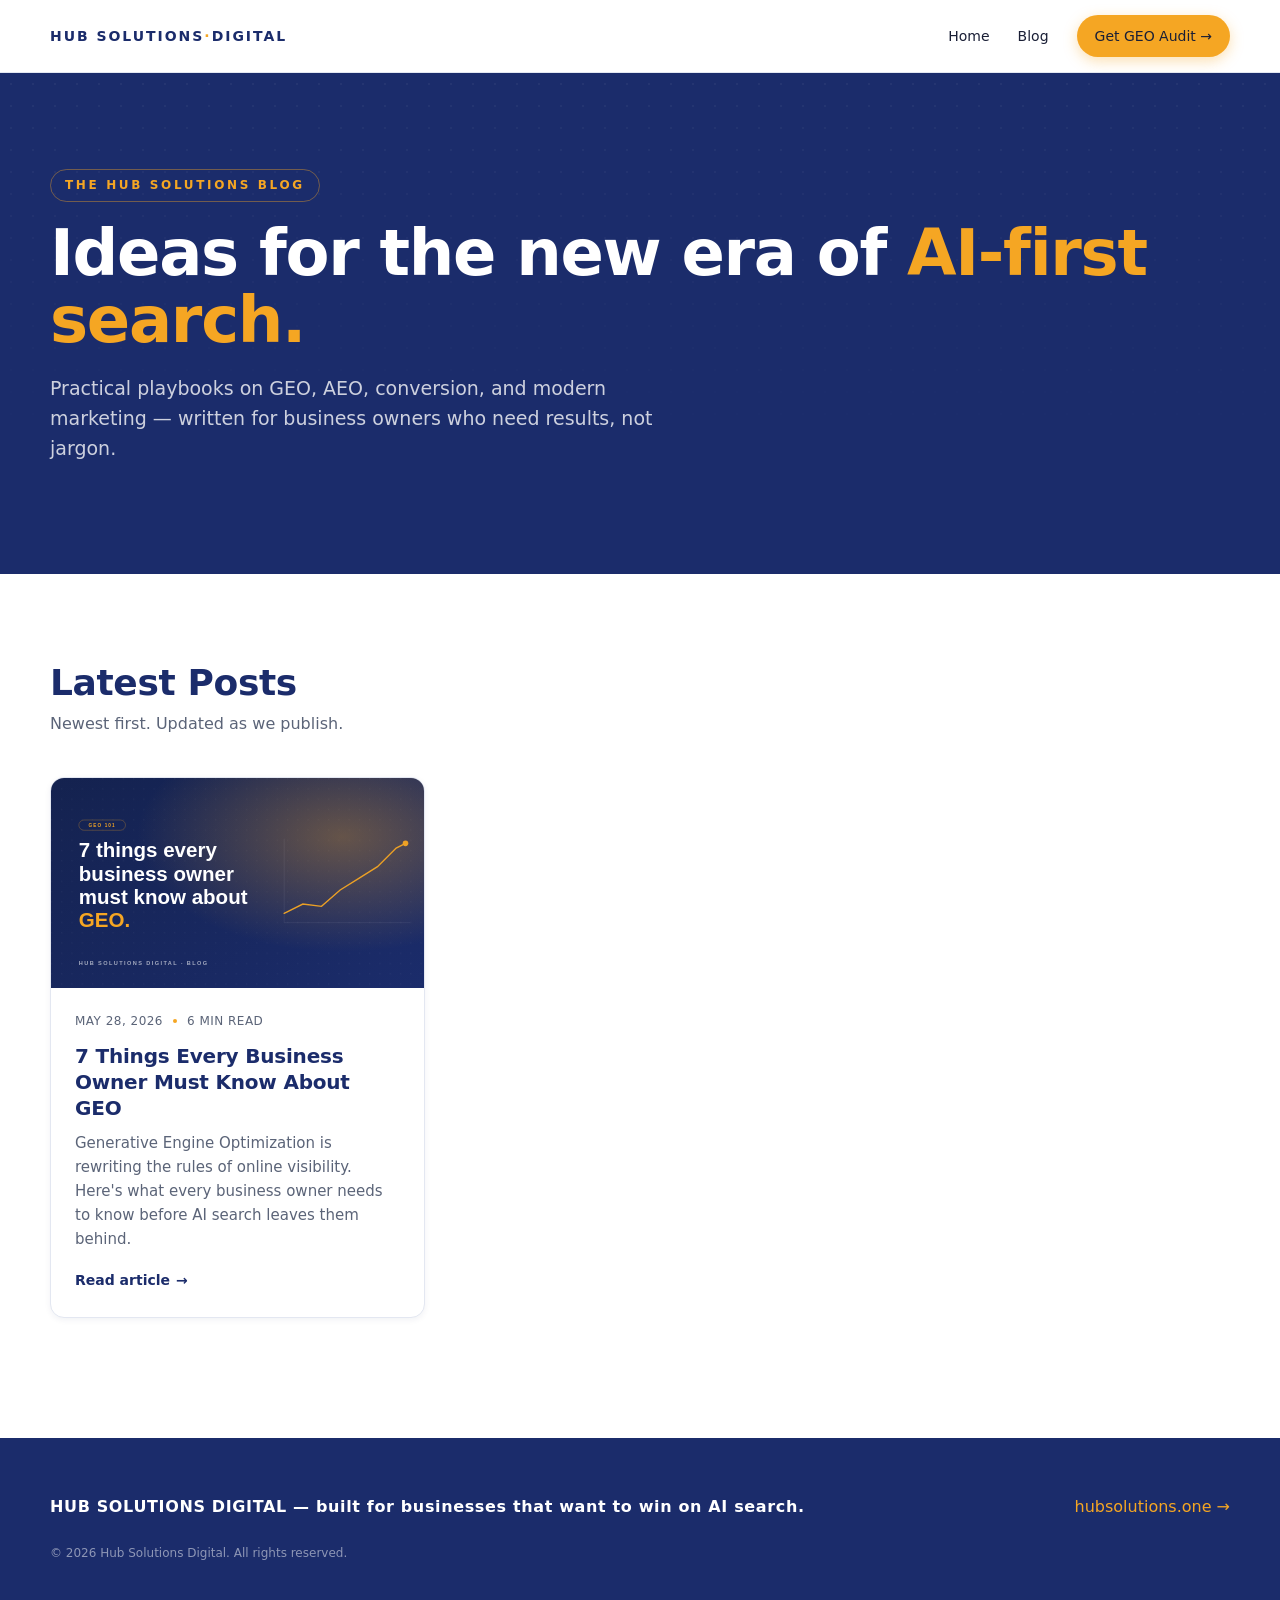
==== index.html @ 7248fe57 "Initial commit: Hub Solutions Digital blog Static HTML/CSS blog with: - Homepage rendering post card" ====
<!DOCTYPE html>
<html lang="en">
<head>
  <meta charset="UTF-8" />
  <meta name="viewport" content="width=device-width, initial-scale=1.0" />
  <title>Hub Solutions Digital — Blog</title>
  <meta name="description" content="Practical insights on GEO, AEO, AI search, and modern digital marketing — from the team at Hub Solutions Digital." />
  <link rel="canonical" href="https://blog.hubsolutions.one/" />

  <!-- Open Graph -->
  <meta property="og:type" content="website" />
  <meta property="og:title" content="Hub Solutions Digital — Blog" />
  <meta property="og:description" content="Practical insights on GEO, AEO, AI search, and modern digital marketing." />
  <meta property="og:url" content="https://blog.hubsolutions.one/" />
  <meta property="og:image" content="https://blog.hubsolutions.one/images/geo-thumb.svg" />
  <meta name="twitter:card" content="summary_large_image" />

  <link rel="preconnect" href="https://api.fontshare.com" crossorigin />
  <link rel="stylesheet" href="https://api.fontshare.com/v2/css?f[]=general-sans@400,500,600,700&display=swap" />
  <link rel="stylesheet" href="styles.css" />
</head>
<body>

  <!-- Header -->
  <header class="site-header">
    <div class="container row">
      <a href="/" class="wordmark">HUB SOLUTIONS<span>·</span>DIGITAL</a>
      <nav class="nav">
        <a href="https://hubsolutions.one">Home</a>
        <a href="/">Blog</a>
        <a class="btn-amber" href="https://geo.hubsolutions.one">Get GEO Audit →</a>
      </nav>
    </div>
  </header>

  <!-- Hero -->
  <section class="home-hero">
    <div class="container">
      <span class="eyebrow fade-up">The Hub Solutions Blog</span>
      <h1 class="fade-up d1">Ideas for the new era of <span class="hl">AI-first search.</span></h1>
      <p class="fade-up d2">Practical playbooks on GEO, AEO, conversion, and modern marketing — written for business owners who need results, not jargon.</p>
    </div>
  </section>

  <!-- Posts -->
  <section class="posts-section">
    <div class="container">
      <div class="posts-head fade-up">
        <div>
          <h2>Latest Posts</h2>
          <p>Newest first. Updated as we publish.</p>
        </div>
      </div>
      <div id="post-grid" class="post-grid">
        <div class="post-empty">Loading posts…</div>
      </div>
    </div>
  </section>

  <!-- Footer -->
  <footer class="site-footer">
    <div class="container row">
      <div class="brand-line">HUB SOLUTIONS DIGITAL — built for businesses that want to win on AI search.</div>
      <div><a href="https://hubsolutions.one">hubsolutions.one →</a></div>
    </div>
    <div class="container">
      <small>© <span id="year"></span> Hub Solutions Digital. All rights reserved.</small>
    </div>
  </footer>

  <script>
    document.getElementById('year').textContent = new Date().getFullYear();

    // ---------- Render post cards from posts.json ----------
    function formatDate(iso) {
      const d = new Date(iso + 'T00:00:00');
      return d.toLocaleDateString('en-US', { year: 'numeric', month: 'short', day: 'numeric' });
    }

    fetch('posts.json', { cache: 'no-store' })
      .then(r => r.json())
      .then(posts => {
        const grid = document.getElementById('post-grid');
        if (!posts.length) {
          grid.innerHTML = '<div class="post-empty">No posts yet — check back soon.</div>';
          return;
        }
        // newest first
        posts.sort((a, b) => (a.date < b.date ? 1 : -1));
        grid.innerHTML = posts.map(p => `
          <a class="post-card fade-up" href="${p.link}">
            <div class="thumb">
              ${p.thumbnail.endsWith('.svg')
                ? `<object data="${p.thumbnail}" type="image/svg+xml" style="pointer-events:none;width:100%;height:100%"></object>`
                : `<img src="${p.thumbnail}" alt="${p.title}" loading="lazy"/>`
              }
            </div>
            <div class="body">
              <div class="meta">
                <span>${formatDate(p.date)}</span>
                <span class="dot"></span>
                <span>${p.readingTime || ''}</span>
              </div>
              <h3>${p.title}</h3>
              <p>${p.excerpt}</p>
              <span class="read-more">Read article</span>
            </div>
          </a>
        `).join('');
        observeFadeUps();
      })
      .catch(err => {
        document.getElementById('post-grid').innerHTML =
          '<div class="post-empty">Could not load posts. Serve via a local server (or deploy to Vercel) so the browser can fetch posts.json.</div>';
        console.error(err);
      });

    // ---------- Scroll-in animation ----------
    function observeFadeUps() {
      const els = document.querySelectorAll('.fade-up');
      const io = new IntersectionObserver((entries) => {
        entries.forEach(e => {
          if (e.isIntersecting) { e.target.classList.add('in-view'); io.unobserve(e.target); }
        });
      }, { threshold: 0.12 });
      els.forEach(el => io.observe(el));
    }
    observeFadeUps();
  </script>
</body>
</html>
---- styles.css ----
/* ============================================================
   HUB SOLUTIONS DIGITAL — Blog styles
   Navy #1B2C6B / Amber #F5A623 / White / Light grey #F4F6FB
   ============================================================ */

:root {
  --navy: #1B2C6B;
  --navy-deep: #14224F;
  --navy-soft: #2A3E85;
  --amber: #F5A623;
  --amber-soft: #FFC462;
  --white: #FFFFFF;
  --grey: #F4F6FB;
  --grey-border: #E3E7F1;
  --text: #1A1F36;
  --text-muted: #5B6478;
  --radius: 14px;
  --radius-sm: 8px;
  --maxw: 1180px;
  --readw: 760px;
  --shadow-sm: 0 2px 6px rgba(20, 34, 79, 0.06);
  --shadow-md: 0 12px 32px rgba(20, 34, 79, 0.08);
  --shadow-lg: 0 24px 60px rgba(20, 34, 79, 0.14);
  --t: cubic-bezier(.2,.7,.2,1);
}

* { box-sizing: border-box; }
html { scroll-behavior: smooth; -webkit-text-size-adjust: 100%; }
body {
  margin: 0;
  font-family: 'General Sans', system-ui, -apple-system, Segoe UI, Roboto, sans-serif;
  font-weight: 400;
  color: var(--text);
  background: var(--white);
  line-height: 1.6;
  -webkit-font-smoothing: antialiased;
}
img, svg { display: block; max-width: 100%; }
a { color: inherit; text-decoration: none; }
.container { width: min(100% - 40px, var(--maxw)); margin-inline: auto; }
.read { width: min(100% - 40px, var(--readw)); margin-inline: auto; }

/* ---------- Header ---------- */
.site-header {
  position: sticky; top: 0; z-index: 50;
  background: rgba(255,255,255,0.92);
  backdrop-filter: saturate(180%) blur(12px);
  border-bottom: 1px solid var(--grey-border);
}
.site-header .row {
  display: flex; align-items: center; justify-content: space-between;
  height: 72px;
}
.wordmark {
  font-weight: 700; letter-spacing: 0.14em; font-size: 14px;
  color: var(--navy);
}
.wordmark span { color: var(--amber); }
.nav { display: flex; align-items: center; gap: 28px; }
.nav a {
  font-size: 14px; font-weight: 500; color: var(--text);
  transition: color .2s var(--t);
}
.nav a:hover { color: var(--navy); }
.btn-amber {
  background: var(--amber); color: var(--navy);
  padding: 10px 18px; border-radius: 999px;
  font-weight: 600; font-size: 14px;
  transition: transform .2s var(--t), box-shadow .2s var(--t), background .2s var(--t);
  box-shadow: 0 4px 14px rgba(245, 166, 35, 0.35);
}
.btn-amber:hover { background: var(--amber-soft); transform: translateY(-1px); box-shadow: 0 8px 20px rgba(245, 166, 35, 0.45); }
.btn-ghost {
  border: 1.5px solid rgba(255,255,255,0.4); color: var(--white);
  padding: 12px 22px; border-radius: 999px; font-weight: 600; font-size: 14px;
  transition: background .2s var(--t), border-color .2s var(--t);
}
.btn-ghost:hover { background: rgba(255,255,255,0.08); border-color: rgba(255,255,255,0.7); }

/* ---------- Footer ---------- */
.site-footer {
  background: var(--navy); color: rgba(255,255,255,0.78);
  padding: 56px 0 40px; margin-top: 80px;
}
.site-footer .row {
  display: flex; flex-wrap: wrap; gap: 20px;
  align-items: center; justify-content: space-between;
}
.site-footer .brand-line { font-weight: 600; color: var(--white); letter-spacing: .04em; }
.site-footer a { color: var(--amber); font-weight: 500; }
.site-footer small { display: block; margin-top: 24px; font-size: 12px; color: rgba(255,255,255,0.5); }

/* ============================================================
   HOMEPAGE
   ============================================================ */
.home-hero {
  background: var(--navy);
  color: var(--white);
  padding: 96px 0 110px;
  position: relative;
  overflow: hidden;
}
.home-hero::before {
  /* subtle dot grid */
  content: ""; position: absolute; inset: 0;
  background-image: radial-gradient(rgba(255,255,255,0.08) 1px, transparent 1px);
  background-size: 22px 22px;
  mask-image: linear-gradient(180deg, rgba(0,0,0,0.6), transparent 80%);
  pointer-events: none;
}
.home-hero .eyebrow {
  display: inline-block; font-size: 12px; font-weight: 600;
  letter-spacing: 0.22em; color: var(--amber);
  text-transform: uppercase; margin-bottom: 18px;
  border: 1px solid rgba(245, 166, 35, 0.4);
  padding: 6px 14px; border-radius: 999px;
}
.home-hero h1 {
  font-size: clamp(36px, 5.4vw, 64px);
  line-height: 1.05; font-weight: 600; margin: 0 0 18px;
  letter-spacing: -0.02em;
}
.home-hero h1 .hl { color: var(--amber); }
.home-hero p {
  font-size: clamp(16px, 1.7vw, 19px); color: rgba(255,255,255,0.78);
  max-width: 640px; margin: 0;
}

/* Post grid */
.posts-section { padding: 80px 0 40px; }
.posts-head {
  display: flex; justify-content: space-between; align-items: end;
  margin-bottom: 40px; gap: 20px; flex-wrap: wrap;
}
.posts-head h2 {
  font-size: clamp(26px, 3vw, 36px); letter-spacing: -0.01em;
  margin: 0; color: var(--navy); font-weight: 600;
}
.posts-head p { color: var(--text-muted); margin: 0; }
.post-grid {
  display: grid; gap: 28px;
  grid-template-columns: repeat(auto-fill, minmax(320px, 1fr));
}
.post-card {
  background: var(--white); border-radius: var(--radius);
  border: 1px solid var(--grey-border); overflow: hidden;
  display: flex; flex-direction: column;
  transition: transform .3s var(--t), box-shadow .3s var(--t), border-color .3s var(--t);
  box-shadow: var(--shadow-sm);
}
.post-card:hover { transform: translateY(-4px); box-shadow: var(--shadow-lg); border-color: transparent; }
.post-card .thumb {
  aspect-ratio: 16/9; background: var(--grey);
  overflow: hidden; position: relative;
}
.post-card .thumb img, .post-card .thumb svg { width: 100%; height: 100%; object-fit: cover; }
.post-card .body { padding: 24px 24px 26px; display: flex; flex-direction: column; flex: 1; }
.post-card .meta {
  display: flex; align-items: center; gap: 10px;
  font-size: 12px; color: var(--text-muted);
  letter-spacing: 0.04em; text-transform: uppercase; margin-bottom: 12px;
}
.post-card .meta .dot { width: 4px; height: 4px; border-radius: 50%; background: var(--amber); }
.post-card h3 {
  font-size: 20px; line-height: 1.3; margin: 0 0 10px;
  color: var(--navy); font-weight: 600; letter-spacing: -0.01em;
}
.post-card p { font-size: 15px; color: var(--text-muted); margin: 0 0 18px; flex: 1; }
.post-card .read-more {
  font-size: 14px; color: var(--navy); font-weight: 600;
  display: inline-flex; align-items: center; gap: 6px;
}
.post-card .read-more::after { content: "→"; transition: transform .2s var(--t); }
.post-card:hover .read-more::after { transform: translateX(4px); }
.post-empty {
  padding: 60px; text-align: center; color: var(--text-muted);
  border: 1px dashed var(--grey-border); border-radius: var(--radius);
}

/* ============================================================
   BLOG POST PAGES
   ============================================================ */
.post-hero {
  background: var(--navy); color: var(--white);
  padding: 96px 0 100px; position: relative; overflow: hidden;
}
.post-hero::before {
  content: ""; position: absolute; inset: 0;
  background-image: radial-gradient(rgba(255,255,255,0.07) 1px, transparent 1px);
  background-size: 22px 22px;
  mask-image: linear-gradient(180deg, rgba(0,0,0,0.7), transparent 75%);
  pointer-events: none;
}
.post-hero .eyebrow {
  display: inline-block; font-size: 12px; font-weight: 600;
  letter-spacing: 0.22em; color: var(--amber);
  text-transform: uppercase; margin-bottom: 22px;
  border: 1px solid rgba(245, 166, 35, 0.4);
  padding: 6px 14px; border-radius: 999px;
}
.post-hero h1 {
  font-size: clamp(34px, 5vw, 58px);
  line-height: 1.08; font-weight: 600;
  margin: 0 0 22px; letter-spacing: -0.02em;
  max-width: 960px;
}
.post-hero h1 .hl { color: var(--amber); }
.post-hero .sub {
  font-size: clamp(16px, 1.6vw, 19px);
  color: rgba(255,255,255,0.78);
  max-width: 700px; margin: 0 0 36px;
}
.post-hero .byline {
  display: flex; flex-wrap: wrap; gap: 18px 28px;
  font-size: 13px; color: rgba(255,255,255,0.7);
}
.post-hero .byline strong { color: var(--white); font-weight: 600; }

/* Article body */
.post-body { padding: 80px 0 40px; }
.section-block {
  margin-bottom: 72px;
}
.section-num {
  display: inline-flex; align-items: center; gap: 12px;
  font-size: 12px; font-weight: 700; letter-spacing: 0.22em;
  color: var(--amber); text-transform: uppercase; margin-bottom: 16px;
}
.section-num .bar { width: 36px; height: 1.5px; background: var(--amber); }
.section-block h2 {
  font-size: clamp(26px, 3vw, 36px);
  font-weight: 600; line-height: 1.2;
  color: var(--navy); margin: 0 0 20px;
  letter-spacing: -0.01em;
}
.section-block p {
  font-size: 17px; line-height: 1.75; color: var(--text);
  margin: 0 0 18px;
}
.section-block .hl {
  background: linear-gradient(120deg, transparent 0 12%, rgba(245, 166, 35, 0.32) 12% 88%, transparent 88%);
  padding: 0 2px;
}

/* Pull quote */
.pullquote {
  border-left: 3px solid var(--amber);
  padding: 8px 0 8px 24px;
  margin: 32px 0;
  font-size: 22px; line-height: 1.45;
  color: var(--navy); font-weight: 500;
  letter-spacing: -0.01em;
}

/* Callout block */
.callout {
  background: var(--grey); border-radius: var(--radius);
  padding: 24px 26px; margin: 28px 0;
  border-left: 4px solid var(--amber);
}
.callout strong { color: var(--navy); }

/* CTA blocks */
.cta-block {
  background: var(--navy); color: var(--white);
  border-radius: var(--radius); padding: 44px 40px;
  margin: 56px 0; text-align: center;
  position: relative; overflow: hidden;
}
.cta-block::before {
  content: ""; position: absolute; inset: 0;
  background-image: radial-gradient(rgba(255,255,255,0.07) 1px, transparent 1px);
  background-size: 20px 20px;
  mask-image: radial-gradient(circle at center, rgba(0,0,0,0.6), transparent 70%);
  pointer-events: none;
}
.cta-block h3 {
  position: relative;
  font-size: clamp(22px, 2.6vw, 30px);
  margin: 0 0 12px; font-weight: 600; letter-spacing: -0.01em;
}
.cta-block p { position: relative; color: rgba(255,255,255,0.78); margin: 0 0 24px; }
.cta-block .btn-amber { position: relative; }

/* ============================================================
   VISUALS (stat cards, charts, comparison, query chips)
   ============================================================ */
.stat-grid {
  display: grid; gap: 20px; margin: 32px 0 8px;
  grid-template-columns: repeat(auto-fit, minmax(180px, 1fr));
}
.stat-card {
  background: var(--white); border: 1px solid var(--grey-border);
  border-radius: var(--radius); padding: 24px 22px;
  position: relative; overflow: hidden;
  box-shadow: var(--shadow-sm);
}
.stat-card::after {
  content: ""; position: absolute; top: 0; right: 0; width: 80px; height: 80px;
  background: radial-gradient(circle at top right, rgba(245,166,35,0.18), transparent 65%);
}
.stat-card .num {
  font-size: 38px; font-weight: 700; color: var(--navy);
  letter-spacing: -0.02em; line-height: 1;
}
.stat-card .num .unit { font-size: 22px; color: var(--amber); margin-left: 2px; }
.stat-card .label {
  margin-top: 10px; font-size: 13px; color: var(--text-muted);
  line-height: 1.5;
}

/* Chart card */
.chart-card {
  background: var(--navy); color: var(--white);
  border-radius: var(--radius); padding: 28px 26px;
  margin: 32px 0;
}
.chart-card .chart-title {
  display: flex; justify-content: space-between; align-items: end;
  margin-bottom: 18px; flex-wrap: wrap; gap: 8px;
}
.chart-card h4 { margin: 0; font-size: 17px; font-weight: 600; letter-spacing: -0.01em; }
.chart-card .legend { font-size: 12px; color: rgba(255,255,255,0.6); }
.chart-card .legend span.dot { display:inline-block; width: 8px; height: 8px; border-radius: 50%; background: var(--amber); margin-right: 6px; vertical-align: middle; }
.chart-svg { width: 100%; height: auto; display: block; }
.chart-path {
  fill: none; stroke: var(--amber); stroke-width: 2.5;
  stroke-linecap: round; stroke-linejoin: round;
  stroke-dasharray: 1000;
  stroke-dashoffset: 1000;
}
.in-view .chart-path { animation: drawline 1.8s cubic-bezier(.55,.05,.45,1) forwards; }
@keyframes drawline { to { stroke-dashoffset: 0; } }
.chart-area { fill: url(#amberFade); opacity: 0; }
.in-view .chart-area { animation: fadein 1.4s .6s forwards; }
@keyframes fadein { to { opacity: 0.9; } }

/* Comparison columns */
.compare {
  display: grid; gap: 20px; margin: 32px 0;
  grid-template-columns: repeat(auto-fit, minmax(240px, 1fr));
}
.compare-col {
  border-radius: var(--radius); padding: 26px 24px;
  border: 1px solid var(--grey-border);
}
.compare-col.left { background: var(--grey); }
.compare-col.right { background: var(--navy); color: var(--white); border-color: transparent; }
.compare-col h5 {
  margin: 0 0 16px; font-size: 13px; letter-spacing: 0.22em;
  text-transform: uppercase; font-weight: 700;
}
.compare-col.left h5 { color: var(--text-muted); }
.compare-col.right h5 { color: var(--amber); }
.compare-col ul { margin: 0; padding: 0; list-style: none; }
.compare-col li {
  padding: 10px 0 10px 26px; position: relative; font-size: 15px; line-height: 1.5;
  border-top: 1px solid var(--grey-border);
}
.compare-col.right li { border-top-color: rgba(255,255,255,0.12); }
.compare-col li:first-child { border-top: none; }
.compare-col li::before {
  content: ""; position: absolute; left: 0; top: 18px;
  width: 14px; height: 2px; background: var(--amber);
}

/* Query chips */
.chips-row {
  display: flex; flex-wrap: wrap; gap: 10px; margin: 18px 0 8px;
}
.chip {
  display: inline-flex; align-items: center; gap: 8px;
  background: var(--white); border: 1px solid var(--grey-border);
  border-radius: 999px; padding: 9px 16px;
  font-size: 13px; color: var(--text); font-weight: 500;
  box-shadow: var(--shadow-sm);
}
.chip .q { color: var(--amber); font-weight: 700; }

/* ============================================================
   FAQ
   ============================================================ */
.faq-section { padding: 24px 0 16px; }
.faq-section .section-num { margin-bottom: 16px; }
.faq-section h2 {
  font-size: clamp(26px, 3vw, 34px);
  color: var(--navy); font-weight: 600; margin: 0 0 28px;
  letter-spacing: -0.01em;
}
.faq-list { display: flex; flex-direction: column; gap: 12px; }
details.faq-item {
  background: var(--white); border: 1px solid var(--grey-border);
  border-radius: var(--radius-sm); padding: 0;
  transition: border-color .2s var(--t), box-shadow .2s var(--t);
}
details.faq-item[open] {
  border-color: var(--navy);
  box-shadow: var(--shadow-md);
}
details.faq-item summary {
  list-style: none; cursor: pointer;
  padding: 20px 24px; font-weight: 600; color: var(--navy);
  font-size: 16px; display: flex; align-items: center; justify-content: space-between; gap: 16px;
}
details.faq-item summary::-webkit-details-marker { display: none; }
details.faq-item summary::after {
  content: "+"; font-size: 22px; color: var(--amber);
  font-weight: 400; transition: transform .25s var(--t);
}
details.faq-item[open] summary::after { content: "−"; }
details.faq-item .ans {
  padding: 0 24px 22px; color: var(--text-muted);
  font-size: 15px; line-height: 1.7;
}

/* Related posts */
.related-section { padding: 60px 0 0; }
.related-section h2 {
  font-size: clamp(22px, 2.6vw, 30px); color: var(--navy);
  margin: 0 0 28px; font-weight: 600; letter-spacing: -0.01em;
}
.related-grid {
  display: grid; gap: 24px;
  grid-template-columns: repeat(auto-fit, minmax(260px, 1fr));
}

/* ============================================================
   Scroll-in animations
   ============================================================ */
.fade-up {
  opacity: 0; transform: translateY(28px);
  transition: opacity .8s var(--t), transform .8s var(--t);
}
.fade-up.in-view { opacity: 1; transform: translateY(0); }
.fade-up.d1 { transition-delay: .08s; }
.fade-up.d2 { transition-delay: .16s; }
.fade-up.d3 { transition-delay: .24s; }

@media (prefers-reduced-motion: reduce) {
  .fade-up { opacity: 1; transform: none; transition: none; }
  .chart-path { stroke-dashoffset: 0; }
  .chart-area { opacity: .9; }
}

/* ============================================================
   Mobile
   ============================================================ */
@media (max-width: 720px) {
  .nav { gap: 18px; }
  .nav a:not(.btn-amber) { display: none; }
  .home-hero, .post-hero { padding: 70px 0 80px; }
  .cta-block { padding: 36px 24px; }
  .pullquote { font-size: 19px; padding-left: 18px; }
  .site-footer .row { flex-direction: column; align-items: flex-start; }
}
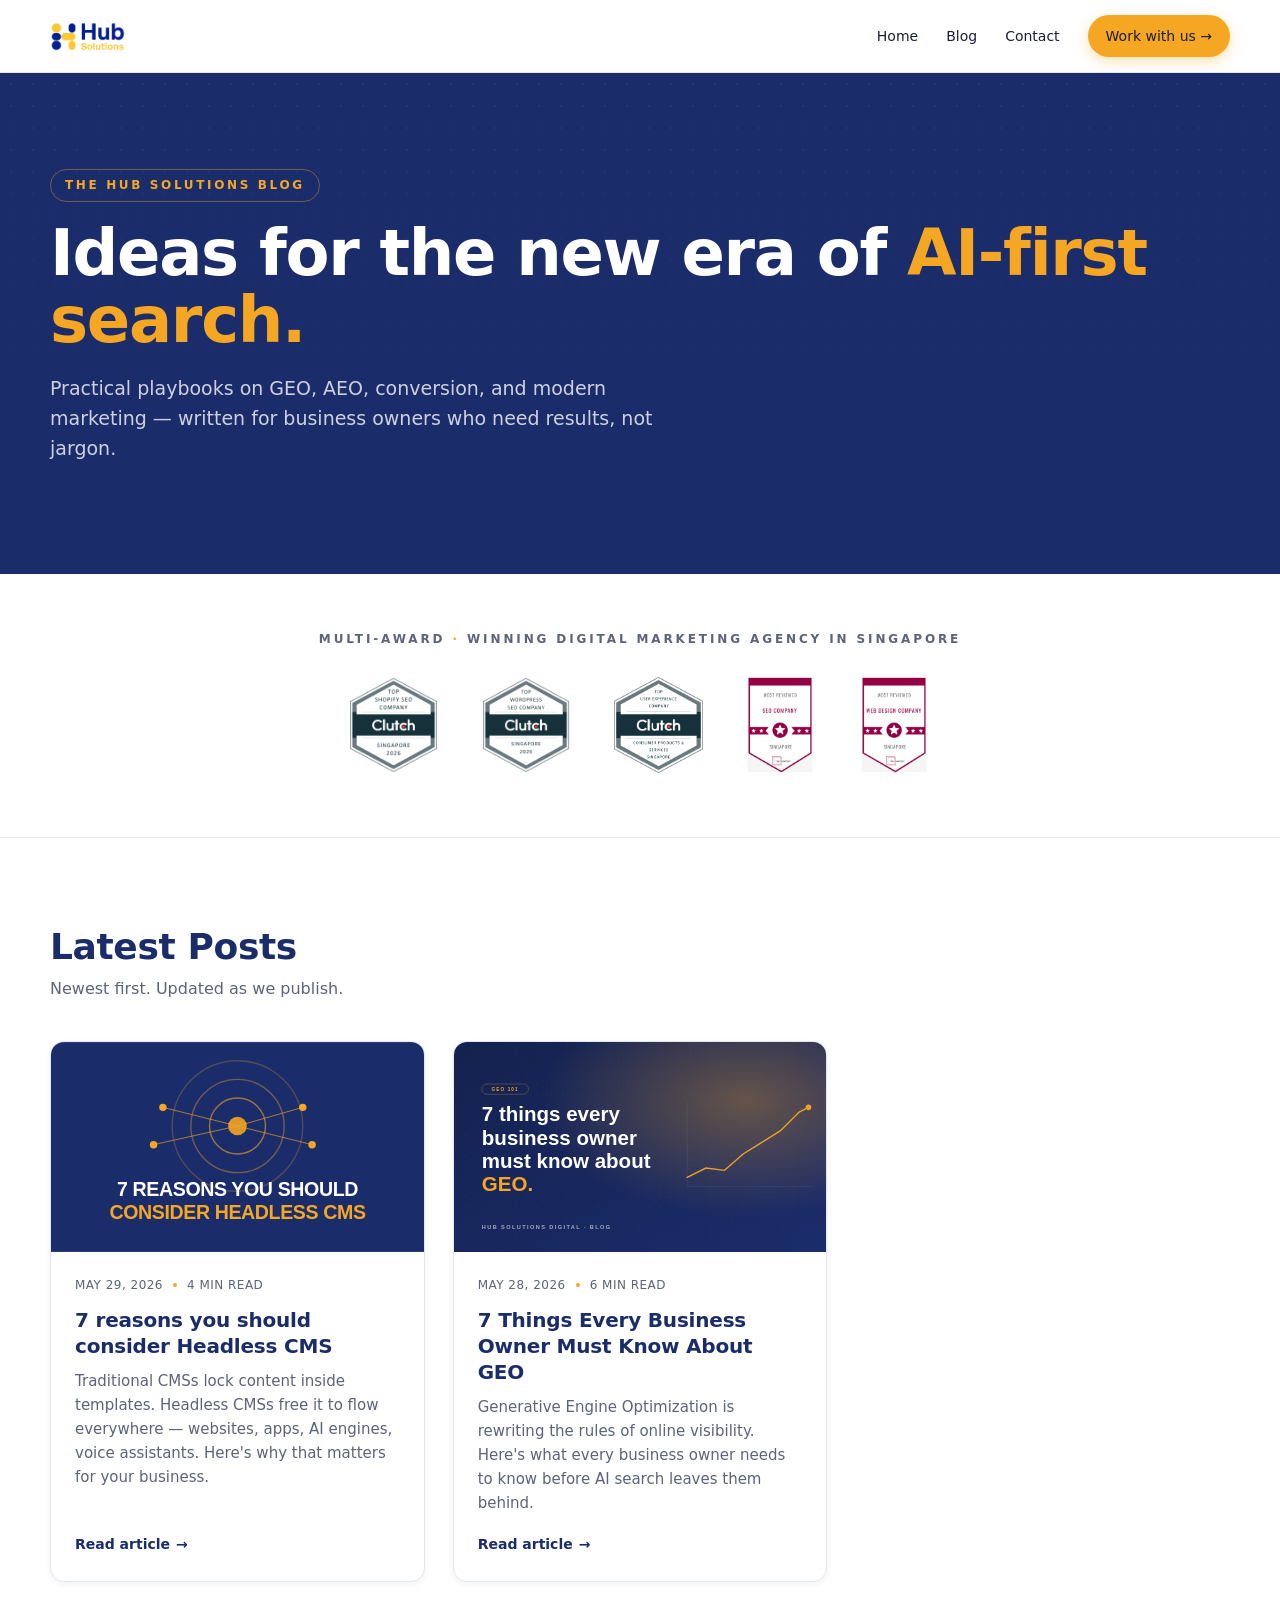
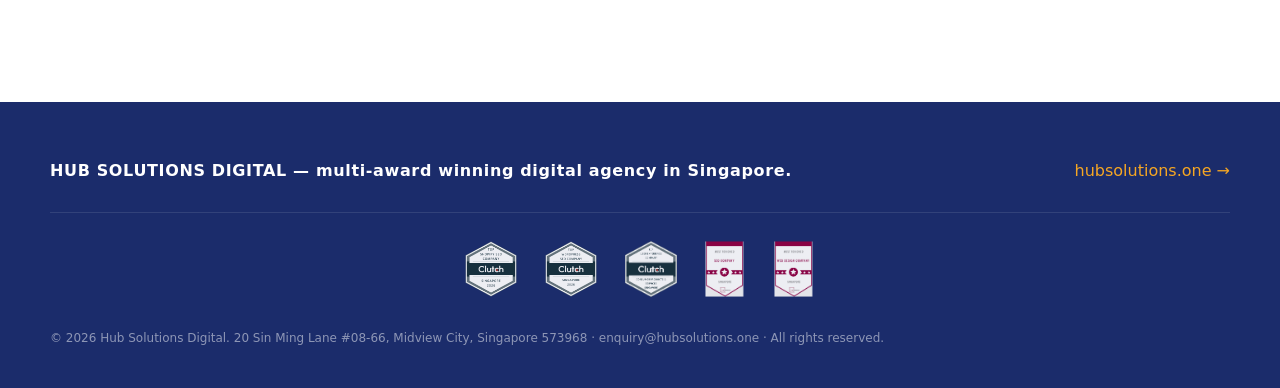
==== commit ecace75d: "Brand refresh, contact page, SEO-focused post generator Header & footer - Replace text wordmark with" ====
--- a/index.html
+++ b/index.html
@@ -24,11 +24,14 @@
   <!-- Header -->
   <header class="site-header">
     <div class="container row">
-      <a href="/" class="wordmark">HUB SOLUTIONS<span>·</span>DIGITAL</a>
+      <a href="/" class="wordmark">
+        <img src="images/logo.png" alt="Hub Solutions Digital — multi-award winning digital agency Singapore" class="logo-img" />
+      </a>
       <nav class="nav">
         <a href="https://hubsolutions.one">Home</a>
         <a href="/">Blog</a>
-        <a class="btn-amber" href="https://geo.hubsolutions.one">Get GEO Audit →</a>
+        <a href="contact.html">Contact</a>
+        <a class="btn-amber" href="contact.html">Work with us →</a>
       </nav>
     </div>
   </header>
@@ -39,6 +42,20 @@
       <span class="eyebrow fade-up">The Hub Solutions Blog</span>
       <h1 class="fade-up d1">Ideas for the new era of <span class="hl">AI-first search.</span></h1>
       <p class="fade-up d2">Practical playbooks on GEO, AEO, conversion, and modern marketing — written for business owners who need results, not jargon.</p>
+    </div>
+  </section>
+
+  <!-- Awards strip -->
+  <section class="awards-strip">
+    <div class="container">
+      <div class="label">Multi-award <span>·</span> winning digital marketing agency in Singapore</div>
+      <div class="awards-grid">
+        <img src="images/award-clutch-shopify-seo.png" alt="Top Clutch Shopify SEO Company Singapore" loading="lazy" />
+        <img src="images/award-clutch-wordpress-seo.png" alt="Top Clutch WordPress SEO Company Singapore" loading="lazy" />
+        <img src="images/award-clutch-ux.png" alt="Top Clutch User Experience Company Singapore" loading="lazy" />
+        <img src="images/award-manifest-seo.png" alt="The Manifest Most Reviewed SEO Company Singapore" loading="lazy" />
+        <img src="images/award-web-design.png" alt="Top Web Design Company Singapore 2025" loading="lazy" />
+      </div>
     </div>
   </section>
 
@@ -60,11 +77,18 @@
   <!-- Footer -->
   <footer class="site-footer">
     <div class="container row">
-      <div class="brand-line">HUB SOLUTIONS DIGITAL — built for businesses that want to win on AI search.</div>
+      <div class="brand-line">HUB SOLUTIONS DIGITAL — multi-award winning digital agency in Singapore.</div>
       <div><a href="https://hubsolutions.one">hubsolutions.one →</a></div>
     </div>
     <div class="container">
-      <small>© <span id="year"></span> Hub Solutions Digital. All rights reserved.</small>
+      <div class="footer-awards">
+        <img src="images/award-clutch-shopify-seo.png" alt="Clutch — Top Shopify SEO Company Singapore" loading="lazy" />
+        <img src="images/award-clutch-wordpress-seo.png" alt="Clutch — Top WordPress SEO Company Singapore" loading="lazy" />
+        <img src="images/award-clutch-ux.png" alt="Clutch — Top UX Company Singapore" loading="lazy" />
+        <img src="images/award-manifest-seo.png" alt="The Manifest — Most Reviewed SEO Singapore" loading="lazy" />
+        <img src="images/award-web-design.png" alt="Top Web Design Company Singapore 2025" loading="lazy" />
+      </div>
+      <small>© <span id="year"></span> Hub Solutions Digital. 20 Sin Ming Lane #08-66, Midview City, Singapore 573968 · enquiry@hubsolutions.one · All rights reserved.</small>
     </div>
   </footer>
 
--- a/styles.css
+++ b/styles.css
@@ -52,10 +52,14 @@
   height: 72px;
 }
 .wordmark {
-  font-weight: 700; letter-spacing: 0.14em; font-size: 14px;
-  color: var(--navy);
-}
-.wordmark span { color: var(--amber); }
+  display: inline-flex; align-items: center;
+}
+.wordmark img.logo-img {
+  height: 40px; width: auto; display: block;
+}
+@media (max-width: 720px) {
+  .wordmark img.logo-img { height: 32px; }
+}
 .nav { display: flex; align-items: center; gap: 28px; }
 .nav a {
   font-size: 14px; font-weight: 500; color: var(--text);
@@ -89,6 +93,52 @@
 .site-footer .brand-line { font-weight: 600; color: var(--white); letter-spacing: .04em; }
 .site-footer a { color: var(--amber); font-weight: 500; }
 .site-footer small { display: block; margin-top: 24px; font-size: 12px; color: rgba(255,255,255,0.5); }
+
+/* ============================================================
+   AWARDS STRIP — shown on homepage, contact page, and (smaller)
+   in the footer of every page. We're multi-award winning.
+   ============================================================ */
+.awards-strip {
+  background: var(--white);
+  padding: 56px 0 64px;
+  border-bottom: 1px solid var(--grey-border);
+}
+.awards-strip .label {
+  text-align: center;
+  font-size: 12px; font-weight: 700; letter-spacing: 0.24em;
+  color: var(--text-muted); text-transform: uppercase;
+  margin-bottom: 28px;
+}
+.awards-strip .label span { color: var(--amber); }
+.awards-grid {
+  display: flex; flex-wrap: wrap; justify-content: center;
+  align-items: center; gap: 28px 44px;
+}
+.awards-grid img {
+  height: 96px; width: auto;
+  filter: none;
+  transition: transform .25s var(--t);
+}
+.awards-grid img:hover { transform: translateY(-3px); }
+
+@media (max-width: 720px) {
+  .awards-strip { padding: 40px 0 44px; }
+  .awards-grid { gap: 20px 24px; }
+  .awards-grid img { height: 72px; }
+}
+
+/* Smaller award row inside the footer */
+.footer-awards {
+  display: flex; flex-wrap: wrap; justify-content: center;
+  align-items: center; gap: 18px 28px;
+  padding: 28px 0 8px;
+  border-top: 1px solid rgba(255,255,255,0.1);
+  margin-top: 28px;
+}
+.footer-awards img { height: 56px; width: auto; opacity: 0.92; }
+@media (max-width: 720px) {
+  .footer-awards img { height: 44px; }
+}
 
 /* ============================================================
    HOMEPAGE
@@ -425,6 +475,149 @@
 }
 
 /* ============================================================
+   CONTACT PAGE
+   ============================================================ */
+.contact-hero {
+  background: var(--navy); color: var(--white);
+  padding: 96px 0 110px; position: relative; overflow: hidden;
+}
+.contact-hero::before {
+  content: ""; position: absolute; inset: 0;
+  background-image: radial-gradient(rgba(255,255,255,0.08) 1px, transparent 1px);
+  background-size: 22px 22px;
+  mask-image: linear-gradient(180deg, rgba(0,0,0,0.6), transparent 80%);
+  pointer-events: none;
+}
+.contact-hero .eyebrow {
+  display: inline-block; font-size: 12px; font-weight: 600;
+  letter-spacing: 0.22em; color: var(--amber);
+  text-transform: uppercase; margin-bottom: 18px;
+  border: 1px solid rgba(245, 166, 35, 0.4);
+  padding: 6px 14px; border-radius: 999px;
+}
+.contact-hero h1 {
+  font-size: clamp(36px, 5vw, 60px);
+  line-height: 1.06; font-weight: 600; margin: 0 0 18px;
+  letter-spacing: -0.02em; max-width: 880px;
+}
+.contact-hero h1 .hl { color: var(--amber); }
+.contact-hero p {
+  font-size: clamp(16px, 1.7vw, 19px); color: rgba(255,255,255,0.78);
+  max-width: 640px; margin: 0;
+}
+
+.contact-section { padding: 80px 0; }
+.contact-grid {
+  display: grid; gap: 56px;
+  grid-template-columns: 1.15fr 1fr;
+  align-items: start;
+}
+@media (max-width: 900px) {
+  .contact-grid { grid-template-columns: 1fr; gap: 48px; }
+}
+
+.contact-form-card {
+  background: var(--white); border: 1px solid var(--grey-border);
+  border-radius: var(--radius); padding: 36px;
+  box-shadow: var(--shadow-md);
+}
+.contact-form-card h2 {
+  margin: 0 0 8px; font-size: 26px; color: var(--navy);
+  font-weight: 600; letter-spacing: -0.01em;
+}
+.contact-form-card .lead {
+  margin: 0 0 28px; color: var(--text-muted); font-size: 15px;
+}
+
+form.contact-form { display: flex; flex-direction: column; gap: 18px; }
+.field { display: flex; flex-direction: column; gap: 6px; }
+.field label {
+  font-size: 13px; font-weight: 600; color: var(--navy);
+  letter-spacing: 0.02em;
+}
+.field label .req { color: var(--amber); margin-left: 2px; }
+.field input,
+.field select,
+.field textarea {
+  font: inherit; color: var(--text);
+  padding: 12px 14px;
+  border: 1.5px solid var(--grey-border);
+  border-radius: var(--radius-sm);
+  background: var(--white);
+  transition: border-color .2s var(--t), box-shadow .2s var(--t);
+  width: 100%;
+}
+.field input:focus,
+.field select:focus,
+.field textarea:focus {
+  outline: none;
+  border-color: var(--navy);
+  box-shadow: 0 0 0 4px rgba(27, 44, 107, 0.1);
+}
+.field textarea { min-height: 120px; resize: vertical; }
+.field-row { display: grid; grid-template-columns: 1fr 1fr; gap: 16px; }
+@media (max-width: 540px) { .field-row { grid-template-columns: 1fr; } }
+
+.contact-form button {
+  margin-top: 8px;
+  background: var(--amber); color: var(--navy);
+  padding: 16px 28px; border: none; border-radius: 999px;
+  font-weight: 700; font-size: 15px; cursor: pointer;
+  letter-spacing: .02em;
+  box-shadow: 0 4px 14px rgba(245, 166, 35, 0.35);
+  transition: transform .2s var(--t), box-shadow .2s var(--t), background .2s var(--t);
+}
+.contact-form button:hover {
+  background: var(--amber-soft); transform: translateY(-1px);
+  box-shadow: 0 8px 20px rgba(245, 166, 35, 0.45);
+}
+.contact-form .form-note {
+  font-size: 12px; color: var(--text-muted); text-align: center; margin-top: 4px;
+}
+.form-status {
+  padding: 14px 18px; border-radius: var(--radius-sm);
+  font-size: 14px; display: none;
+}
+.form-status.success {
+  display: block; background: #E8F4EC; color: #1F6B3F;
+  border-left: 3px solid #1F6B3F;
+}
+.form-status.error {
+  display: block; background: #FCEAEA; color: #8B1F1F;
+  border-left: 3px solid #8B1F1F;
+}
+
+/* Contact info side panel */
+.contact-info { display: flex; flex-direction: column; gap: 28px; }
+.contact-info h2 {
+  margin: 0; font-size: 22px; color: var(--navy);
+  font-weight: 600; letter-spacing: -0.01em;
+}
+.info-block {
+  background: var(--grey); border-radius: var(--radius);
+  padding: 22px 24px;
+  border-left: 4px solid var(--amber);
+}
+.info-block .lbl {
+  font-size: 11px; font-weight: 700; letter-spacing: 0.22em;
+  color: var(--amber); text-transform: uppercase; margin-bottom: 8px;
+}
+.info-block .val {
+  font-size: 15px; color: var(--navy); font-weight: 500; line-height: 1.55;
+}
+.info-block .val a { color: var(--navy); border-bottom: 1.5px solid var(--amber); }
+.info-block .val a:hover { color: var(--amber); }
+
+.map-card {
+  border-radius: var(--radius); overflow: hidden;
+  box-shadow: var(--shadow-md); border: 1px solid var(--grey-border);
+  background: var(--grey);
+}
+.map-card iframe {
+  display: block; width: 100%; height: 320px; border: 0;
+}
+
+/* ============================================================
    Scroll-in animations
    ============================================================ */
 .fade-up {
